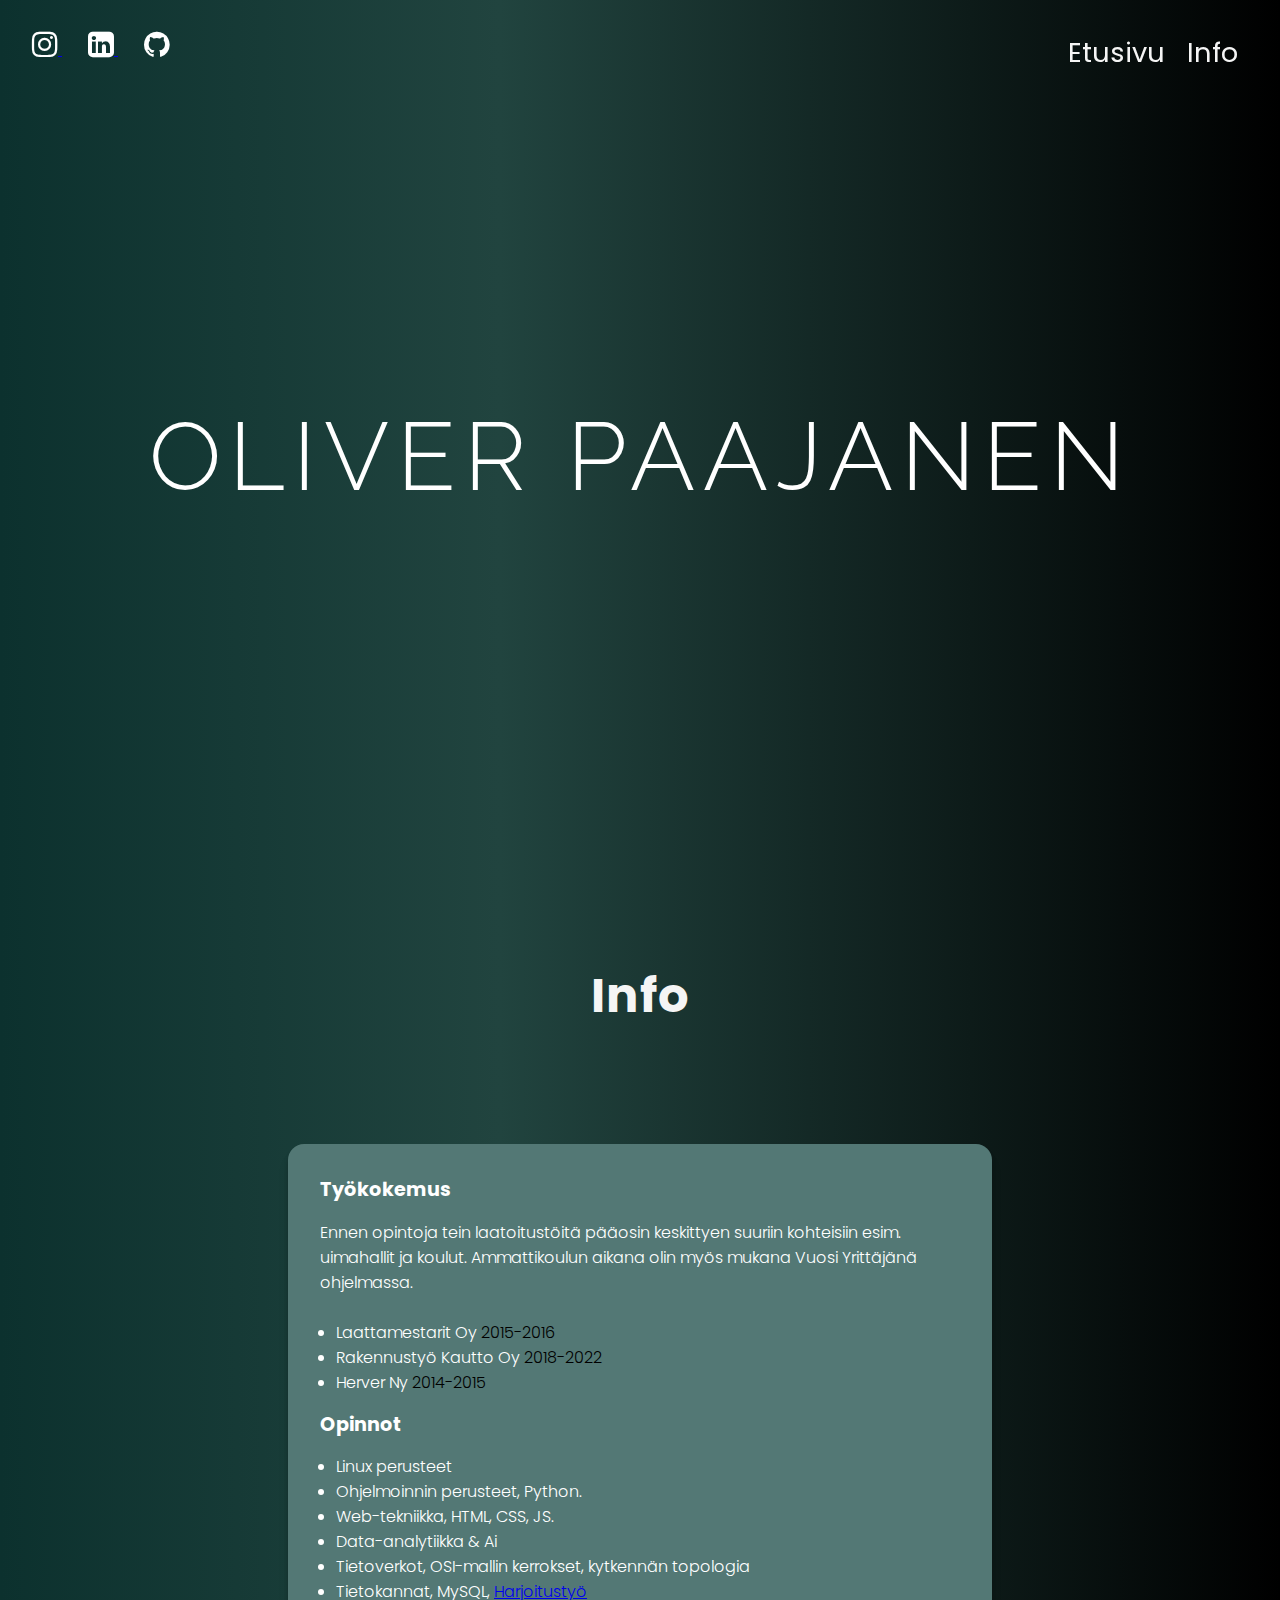
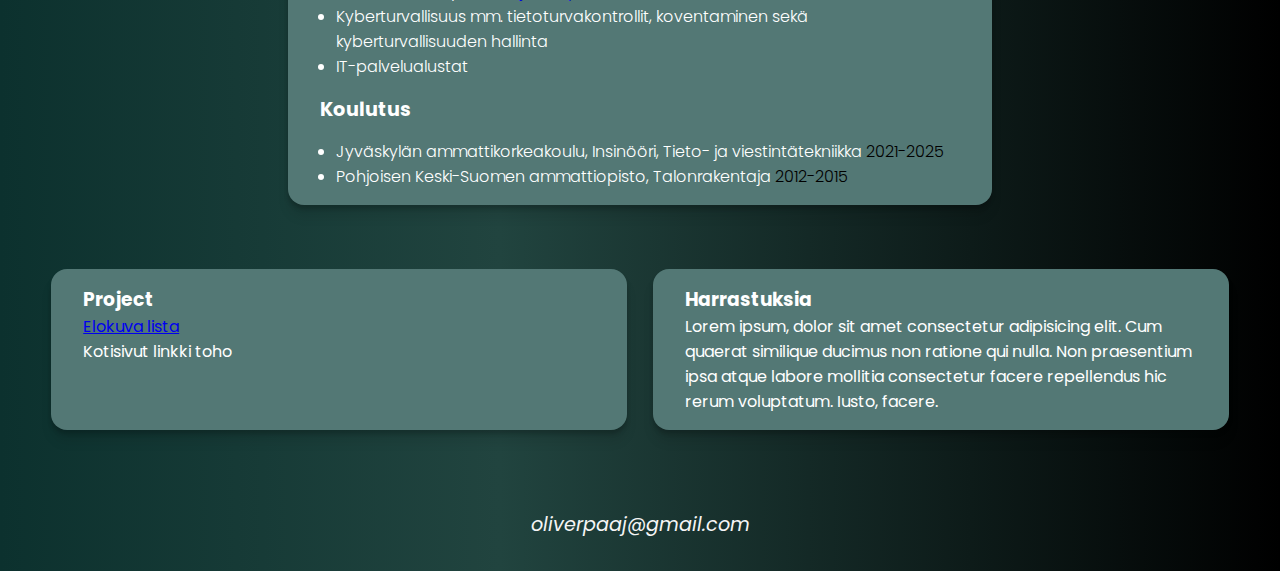
==== index.html @ bd974510 "site" ====
<!DOCTYPE html>
<html lang="fi">
    <head>
        <title>Oliver Paajanen</title>
        <link rel="shortcut icon" href="images/favicon.ico">
        <link rel="stylesheet" href="https://cdnjs.cloudflare.com/ajax/libs/font-awesome/4.7.0/css/font-awesome.min.css">
        <link rel="stylesheet" href="styles/styles.css">
        <meta charset="UTF-8">
        <style>@import url('https://fonts.googleapis.com/css2?family=Poppins:ital,wght@0,100;0,200;0,300;0,400;0,500;0,600;0,700;0,800;0,900;1,100;1,200;1,300;1,400;1,500;1,600;1,700;1,800;1,900&family=Quicksand:wght@300..700&family=Raleway:ital,wght@0,100..900;1,100..900&display=swap');</style>
        <meta name="description" content="Oliver Paajanen portfolio">
        <meta name="keywords" content="HTML, CSS, JAMK, Tietotekniikka">
        <meta name="author" content="Oliver Paajanen">
        <meta name="viewport" content="width=device-width, initial-scale=1.0">
    </head>
    <body>
        <nav>
            <div class="left-links">
                <a class="social-icon" href="https://www.instagram.com/oliveerjj" target="_blank">
                    <i class="fa fa-instagram" style="font-size: 30px;color:white"></i>
                </a>
                <a class="social-icon" href="https://www.linkedin.com/in/oliver-paajanen-3385a7262/" target="_blank">
                    <i class="fa fa-linkedin-square" style="font-size: 30px;color:white"></i>
                </a>
                <a class="social-icon" href="https://github.com/olzki" target="_blank">
                    <i class="fa fa-brands fa-github" style="font-size: 30px; color: white;"></i>
                </a>                
            </div>
            <div class="right-links">
                <a href="#Etusivu">Etusivu</a>
                <a href="#Info">Info</a>
            </div>
        </nav>
        <!-- navi bar loppuu -->
        <!-- header alkaa -->
        <header id="header" class="content">
            <a id="Etusivu"></a>
            <div class="header_content">
                <h1 data-value="OLIVER PAAJANEN">OLIVER PAAJANEN</h1>
            </div>
        </header>
        <!-- header loppuu -->
        <!-- Portfolio -->
<section class="content">
    <div class="portfolio_header">
        <a id="Info"></a>
        <h2>Info</h2>
    </div>
    <article>
        <div class="portfolio-container">
            <div class="content_pfolio">
            </div>
            <div class="content_pfolio1">
                <h3>Työkokemus</h3>
                <p>Ennen opintoja tein laatoitustöitä pääosin keskittyen suuriin kohteisiin esim. uimahallit ja koulut. Ammattikoulun aikana olin myös mukana Vuosi Yrittäjänä ohjelmassa.</p><br>
                <ul class="skills-list">
                    <li>Laattamestarit Oy <span style="color: black;">2015-2016</span></li>
                    <li>Rakennustyö Kautto Oy <span style="color: black;">2018-2022</span></li>
                    <li>Herver Ny <span style="color: black;">2014-2015</span></li>
                </ul> 
                <h3>Opinnot</h3>
                <ul class="skills-list">
                    <li>Linux perusteet</li>
                    <li>Ohjelmoinnin perusteet, Python.</li>
                    <li>Web-tekniikka, HTML, CSS, JS.</li>
                    <li>Data-analytiikka & Ai</li>
                    <li>Tietoverkot, OSI-mallin kerrokset, kytkennän topologia</li>
                    <li>Tietokannat, MySQL, <a href="https://student.labranet.jamk.fi/~AB6911/Palautukset/Tietokanta/" target="_blank">Harjoitustyö</a></li>
                    <li>Kyberturvallisuus mm. tietoturvakontrollit, koventaminen sekä kyberturvallisuuden hallinta</li>
                    <li>IT-palvelualustat</li>
                </ul>
                <h3>Koulutus</h3>
            <ul class="skills-list">
                <li>Jyväskylän ammattikorkeakoulu, Insinööri, Tieto- ja viestintätekniikka</span> <span style="color: black;">2021-2025</span></li>
                <li>Pohjoisen Keski-Suomen ammattiopisto, Talonrakentaja</span> <span style="color: black;">2012-2015</span></li>
            </ul>
            </div>
            <div class="additional-content">
                <div class="content_pfolio2">
                    <h3>Project</h3>
                    <p><a href="https://olzki.github.io/" target="_blank">Elokuva lista</a></p>
                    <p>Kotisivut linkki toho</p>
                </div>
                <div class="content_pfolio3">
                    <h3>Harrastuksia</h3>
                    <p>Lorem ipsum, dolor sit amet consectetur adipisicing elit. Cum quaerat similique ducimus non ratione qui nulla. Non praesentium ipsa atque labore mollitia consectetur facere repellendus hic rerum voluptatum. Iusto, facere.</p>
                </div>
            </div>
        </div>
    </article>
</section>
<!-- footer -->
<footer>
    <address>oliverpaaj@gmail.com</address>
</footer>
</body>
</html>
---- styles/styles.css ----
* {
    margin: 0;
}

html {
    scroll-behavior: smooth;
    font-weight: 400;
    background: rgb(12, 49, 46);
    background: linear-gradient(90deg, rgb(12, 49, 46) 0%, rgb(33, 68, 63) 39%, rgba(0,0,0,1) 100%); 
}

body {
    background-repeat: no-repeat;
    background-attachment: fixed;
    min-height: 100vh;
    display: flex;
    flex-direction: column;
    color: white;
    font-family: "Poppins", sans-serif;

}

nav {
    display: flex;
    position: fixed;
    top: 0;
    width: 100%;
    background-color: transparent;
    overflow: auto;
    height: auto;
}

nav .left-links {
    float: left;
}

.right-links a {
    margin-right: 15px;
    color: whitesmoke;
    text-decoration: none;
    position: sticky;
    top: 0;
}

nav .right-links a:hover {
    text-decoration: underline;
    color: whitesmoke;
}

ul.nav {
    text-align: center;
    list-style-type: none;
    overflow: hidden;
    margin: 0em;
    padding: 0;
}

nav .right-links {
    display: inline-block;
    font-size: 1.7em;
    color: whitesmoke;
    text-align: center;
    padding: 1em;
    text-decoration: none;
    margin-left: auto;
    margin-top: 5px;
}

nav .left-links {
    margin-top: 1.8em;
    margin-left: 1em;
}

h1 {
    font-family: "Raleway", sans-serif;
    font-weight: 300;
    font-size: 6em;
    color: white;
    padding: 0rem clamp(1rem, 2vw, 3rem);
    text-align: center;
}

header .header_content {
    padding-top: 25em;
    text-align: center;
    letter-spacing: 0.5em;
    
}

figure {
    flex: 33%;
    padding-top: 2em;
    padding-bottom: 0.625em;
}

h2 {
    letter-spacing: 0.02em;
    padding-bottom: 1em;
}

.content_pfolio1 h3 {
    padding-top: 0.8em;
    padding-bottom: 0.8em;
    font-size: larger;
}

.portfolio_header {
    background: transparent;
    text-align: center;
    color: whitesmoke;
    letter-spacing: 0.2em;
    padding-top: 2em;
    padding-bottom: 1em;
    margin-top: 12em;
    font-size: 2em;
}

.content_pfolio1 {
    width: 50%;
    background: rgb(83, 120, 117);
    text-align: left;
    border-radius: 1em;
    padding: 1em 2em;
    overflow: auto;
    margin: 2em auto 4em auto;
    box-shadow: 0px 4px 4px #00000030, 0px 12px 12px #00000015;
    transition: transform .2s;
}

.content_pfolio1:hover, .content_pfolio2:hover, .content_pfolio3:hover {
    transform: scale(1.02);
}

.content_pfolio1 p {
    font-weight: 300;
}
.portfolio_container {
    display: flex;
    align-items: center;
    flex-direction: column;
}

.additional-content {
    display: flex;
    justify-content: center;
    width: 100%;
    gap: 2%;
}

.content_pfolio2, .content_pfolio3 {
    width: 40%;
    background: rgb(83, 120, 117);
    text-align: left;
    border-radius: 1em;
    padding: 1em 2em;
    overflow: auto;
    box-shadow: 0px 4px 4px #00000030, 0px 12px 12px #00000015;
    transition: transform .2s;
}

footer {
    background: transparent;
    padding-top: 5em;
    padding-bottom: 2em;
    color: whitesmoke;
    text-align: center;
    margin-top: auto;
}

footer address {
    display: flex;
    align-items: center;
    justify-content: center;
    font-size: 1.2em;
}

.social-icon {
    margin-right: 10px;
    padding-left: 1em;
}


.skills-list {
    font-family: "Poppins", sans-serif;
    font-weight: 300;
    padding-left: 1em;
    list-style-type: disc;
}

.content_pfolio ul.skills-list {
    list-style: none;
    padding: 0;
    text-align: left;
}

.content_pfolio ul.skills-list li {
    margin-bottom: 1em;
    line-height: 1.6;
    text-align: left;
}

.content_pfolio ul.skills-list a {
    text-decoration: none;
}

.content_pfolio ul.skills-list a:hover {
    text-decoration: underline;
}
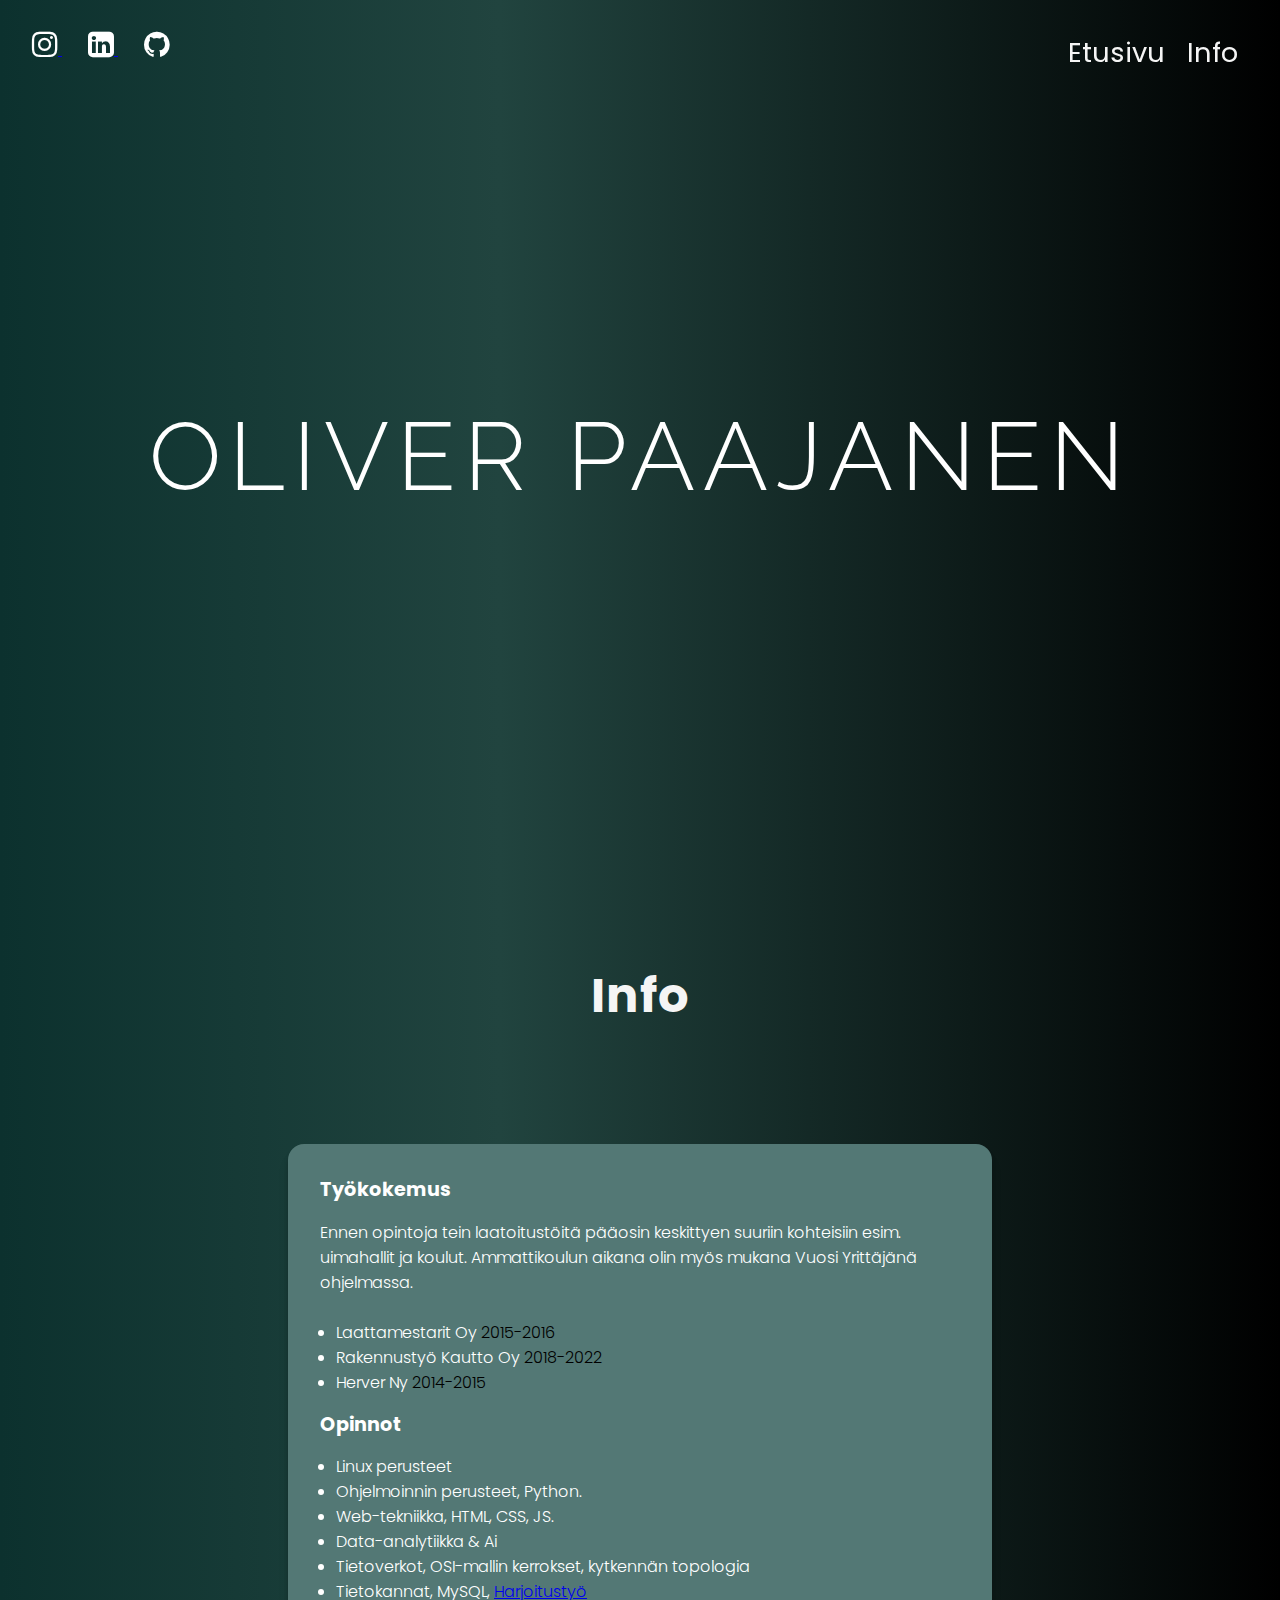
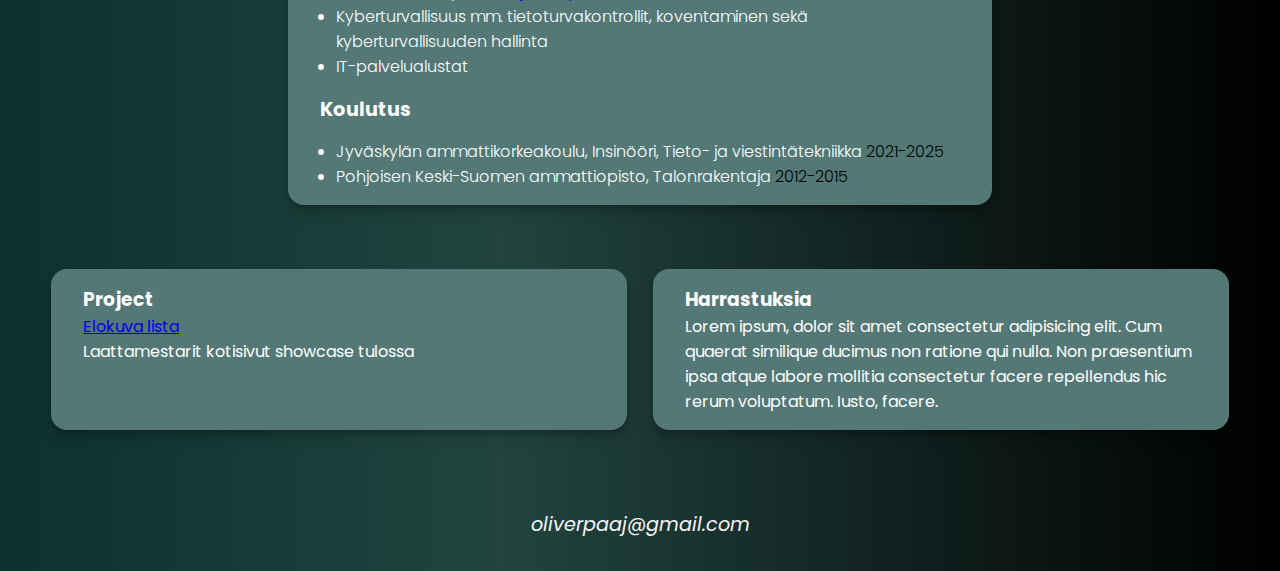
==== commit 62dfeaaa: "Update index.html" ====
--- a/index.html
+++ b/index.html
@@ -21,7 +21,7 @@
                 <a class="social-icon" href="https://www.linkedin.com/in/oliver-paajanen-3385a7262/" target="_blank">
                     <i class="fa fa-linkedin-square" style="font-size: 30px;color:white"></i>
                 </a>
-                <a class="social-icon" href="https://github.com/olzki" target="_blank">
+                <a class="social-icon" href="https://github.com/oliverpaaj" target="_blank">
                     <i class="fa fa-brands fa-github" style="font-size: 30px; color: white;"></i>
                 </a>                
             </div>
@@ -77,8 +77,8 @@
             <div class="additional-content">
                 <div class="content_pfolio2">
                     <h3>Project</h3>
-                    <p><a href="https://olzki.github.io/" target="_blank">Elokuva lista</a></p>
-                    <p>Kotisivut linkki toho</p>
+                    <p><a href="https://github.com/oliverpaaj/movielist" target="_blank">Elokuva lista</a></p>
+                    <p>Laattamestarit kotisivut showcase tulossa</p>
                 </div>
                 <div class="content_pfolio3">
                     <h3>Harrastuksia</h3>
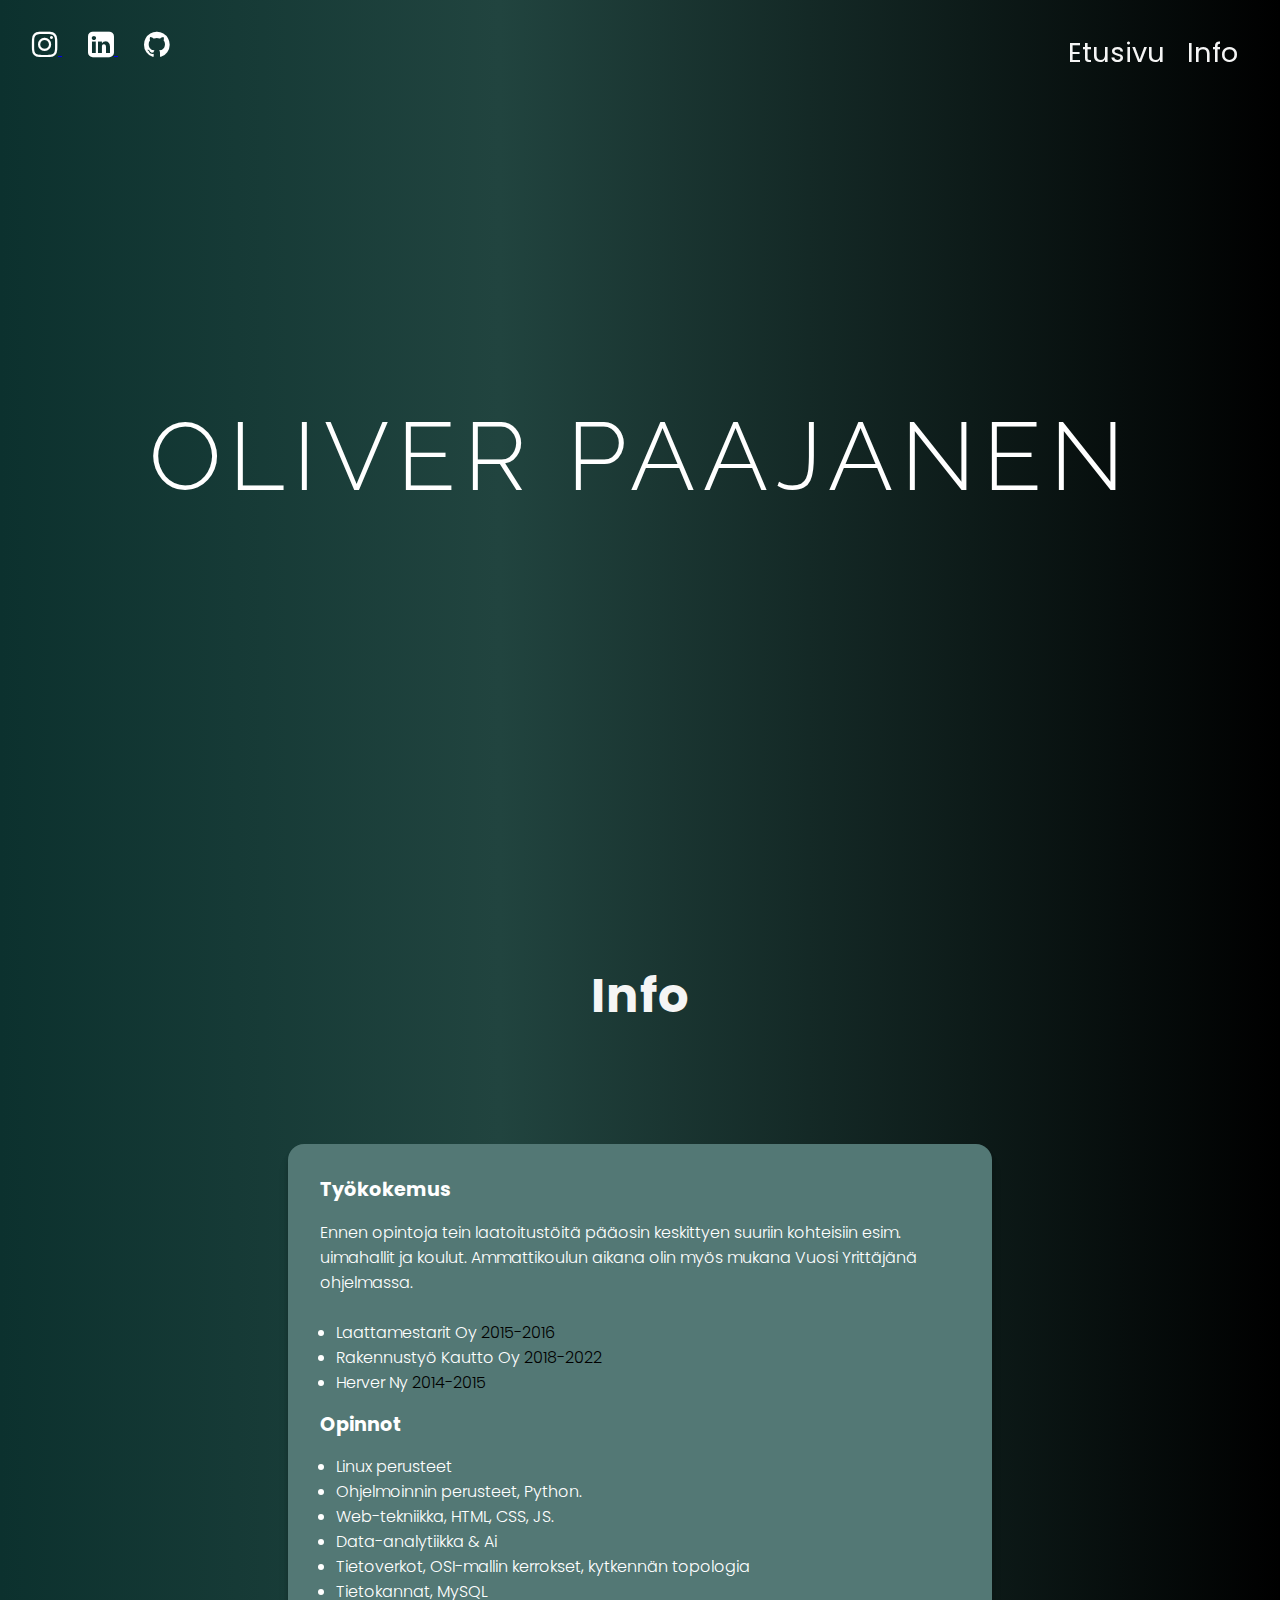
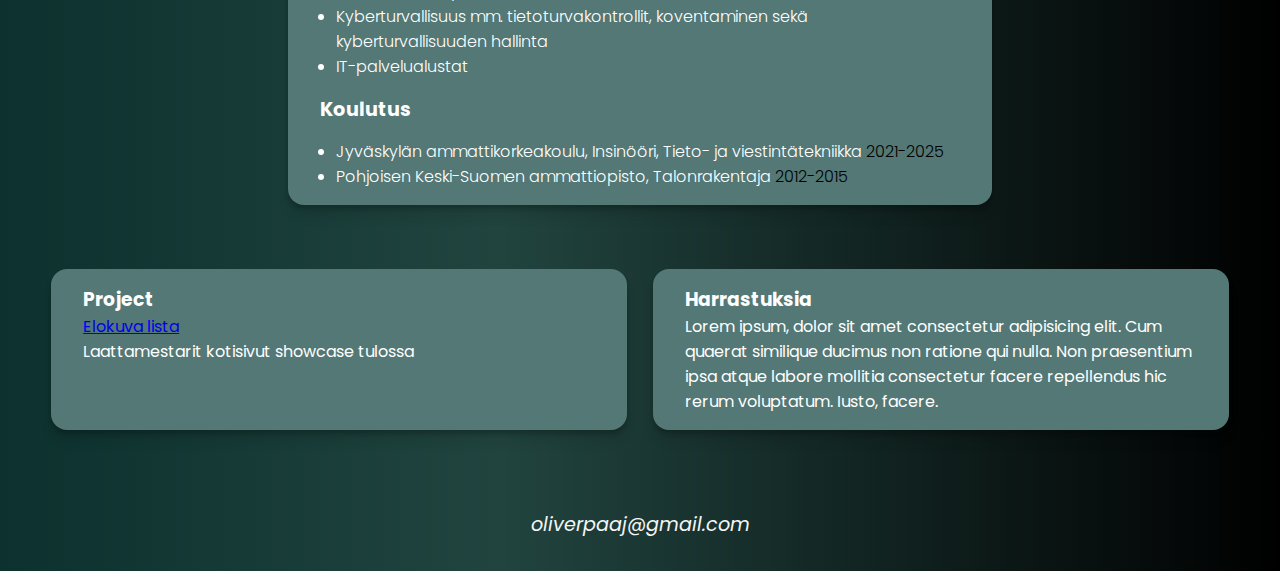
==== commit a2aa3d23: "Update index.html" ====
--- a/index.html
+++ b/index.html
@@ -64,7 +64,7 @@
                     <li>Web-tekniikka, HTML, CSS, JS.</li>
                     <li>Data-analytiikka & Ai</li>
                     <li>Tietoverkot, OSI-mallin kerrokset, kytkennän topologia</li>
-                    <li>Tietokannat, MySQL, <a href="https://student.labranet.jamk.fi/~AB6911/Palautukset/Tietokanta/" target="_blank">Harjoitustyö</a></li>
+                    <li>Tietokannat, MySQL</li>
                     <li>Kyberturvallisuus mm. tietoturvakontrollit, koventaminen sekä kyberturvallisuuden hallinta</li>
                     <li>IT-palvelualustat</li>
                 </ul>
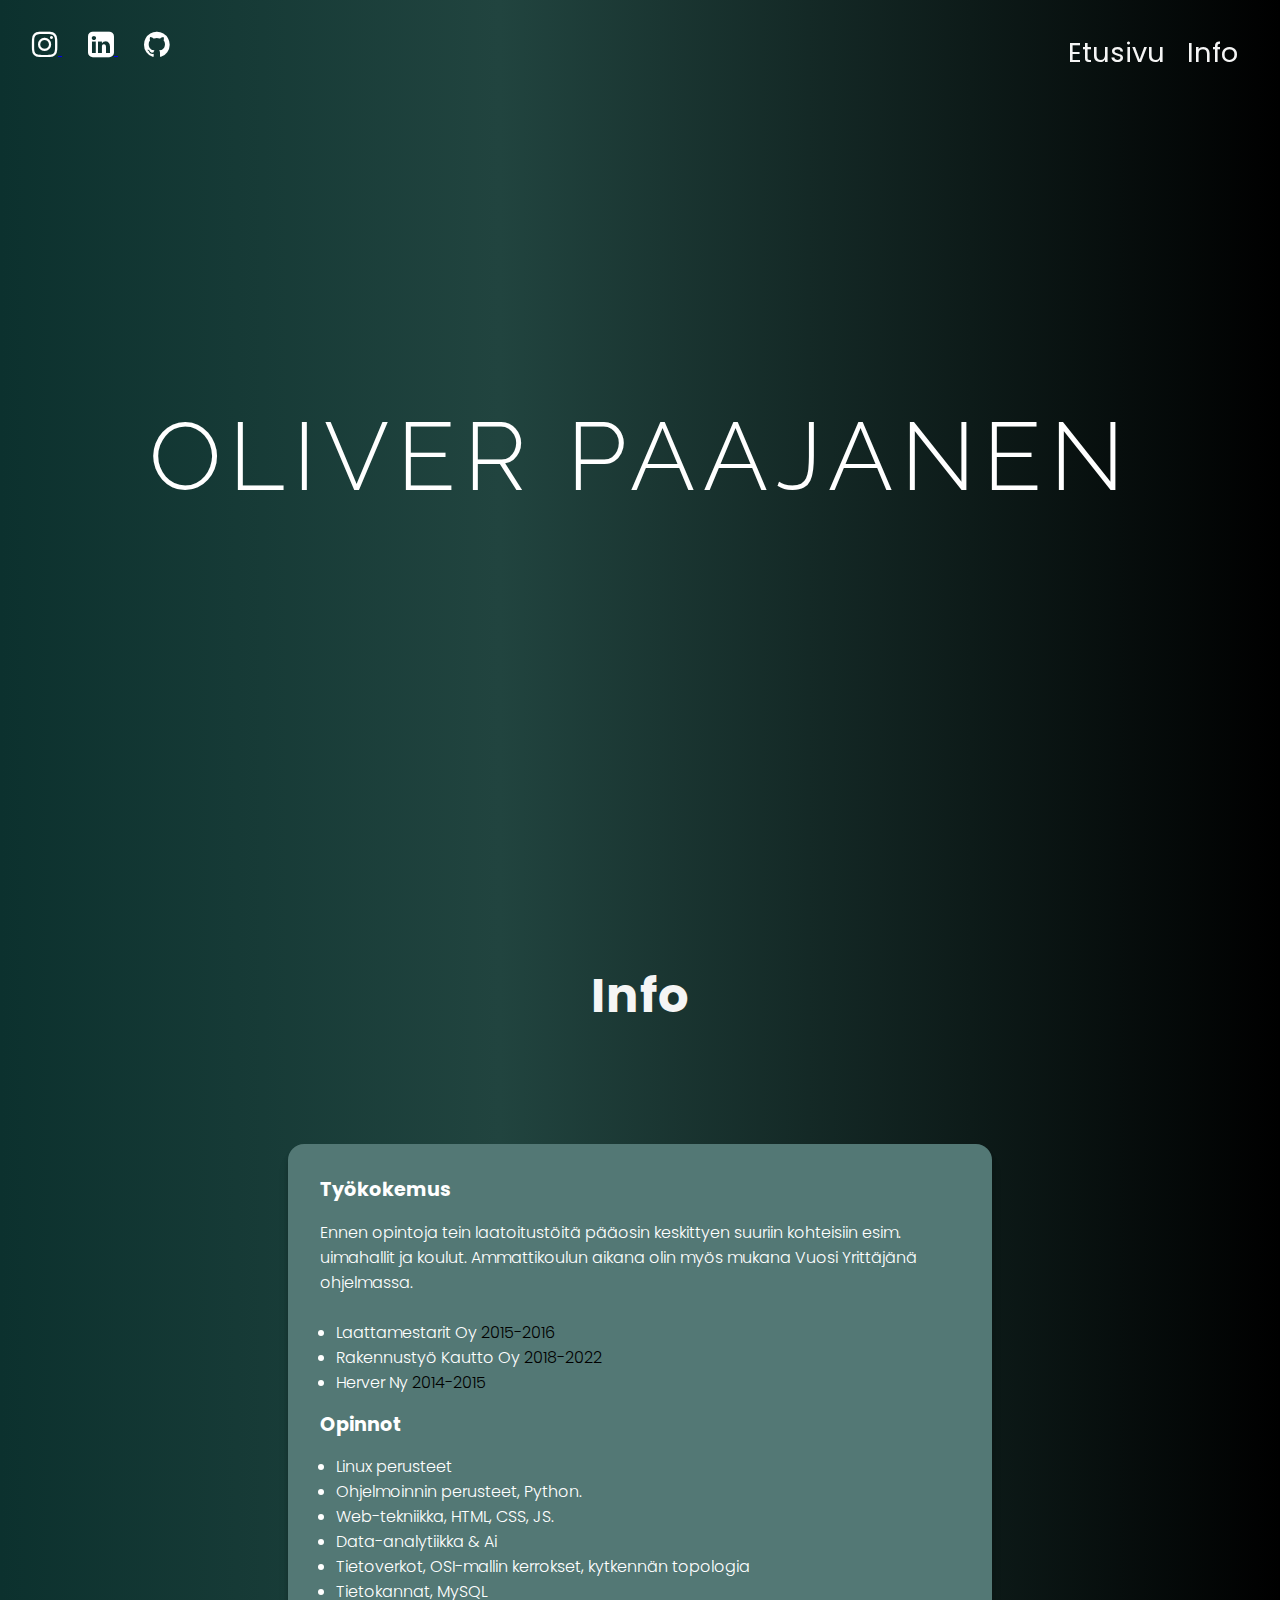
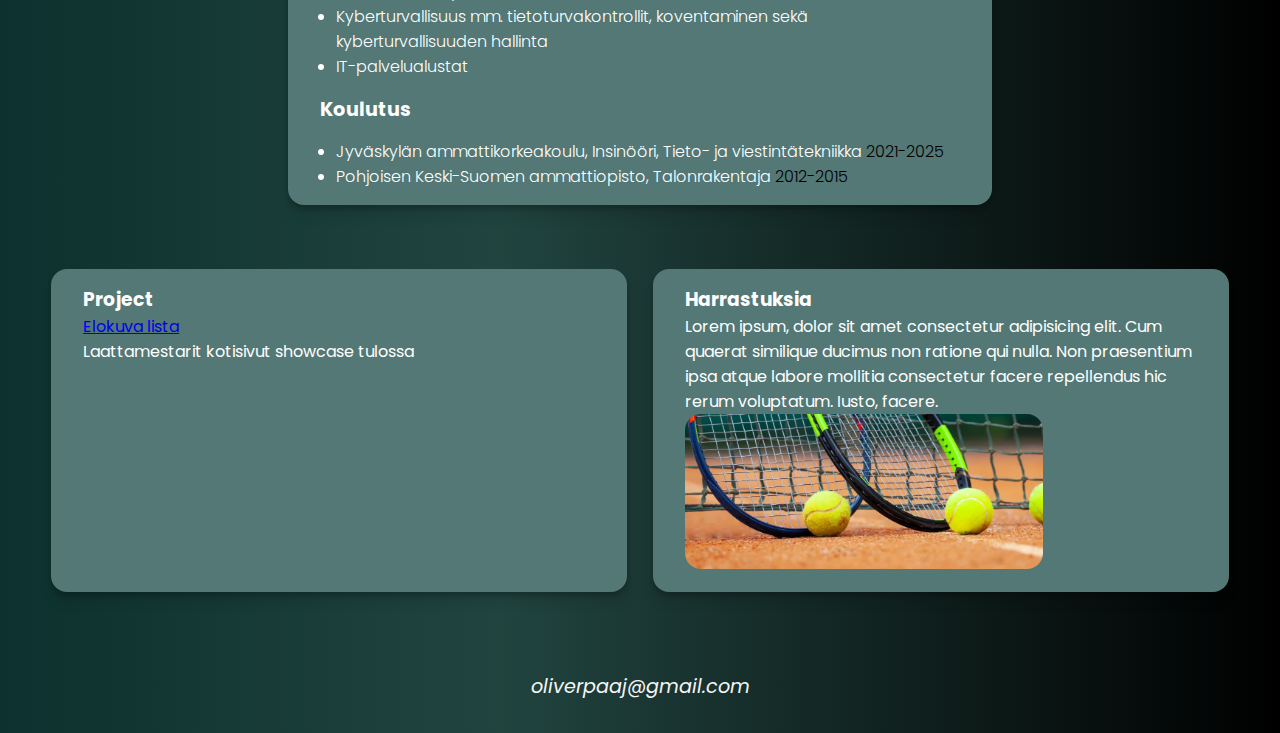
==== commit b8dc4cd4: "index update" ====
--- a/index.html
+++ b/index.html
@@ -83,6 +83,7 @@
                 <div class="content_pfolio3">
                     <h3>Harrastuksia</h3>
                     <p>Lorem ipsum, dolor sit amet consectetur adipisicing elit. Cum quaerat similique ducimus non ratione qui nulla. Non praesentium ipsa atque labore mollitia consectetur facere repellendus hic rerum voluptatum. Iusto, facere.</p>
+                    <img src="/images/tennis.jpg" alt="tennis" style="width: 70%; border-radius: 1em;">
                 </div>
             </div>
         </div>
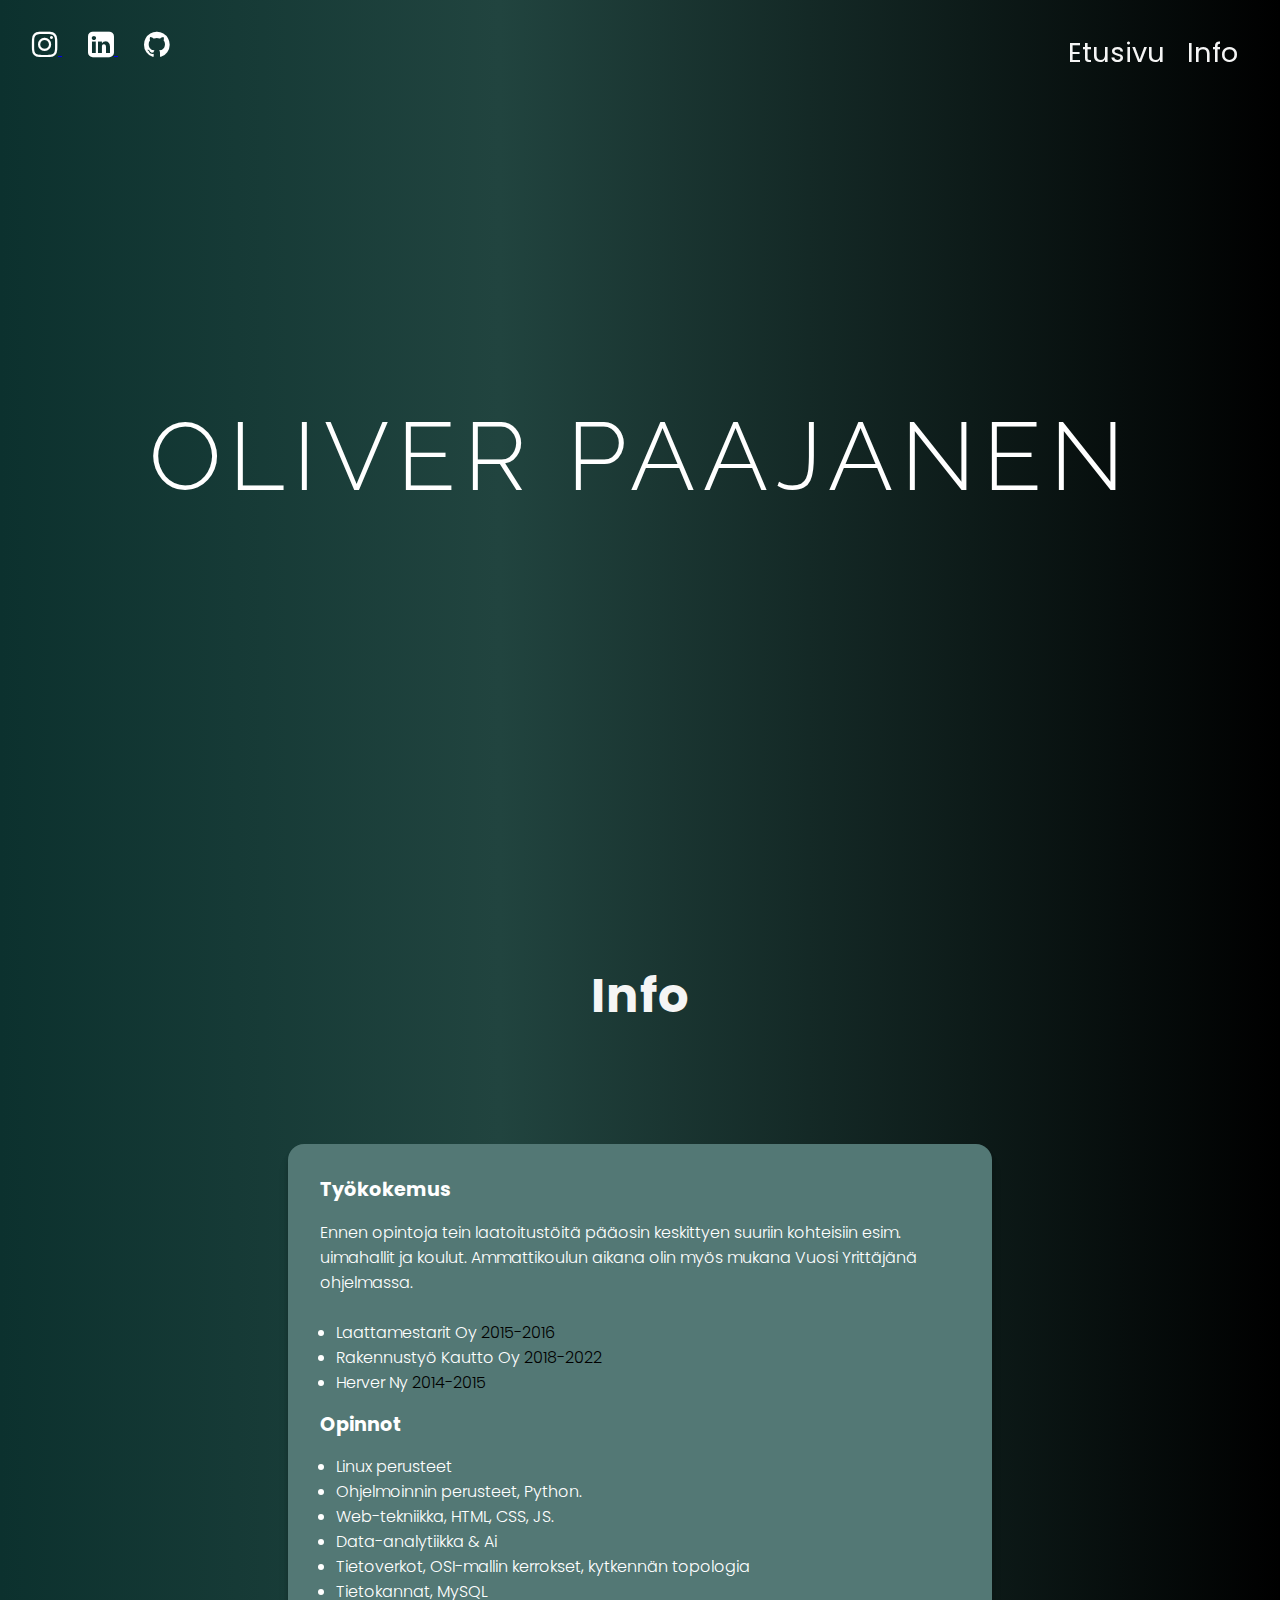
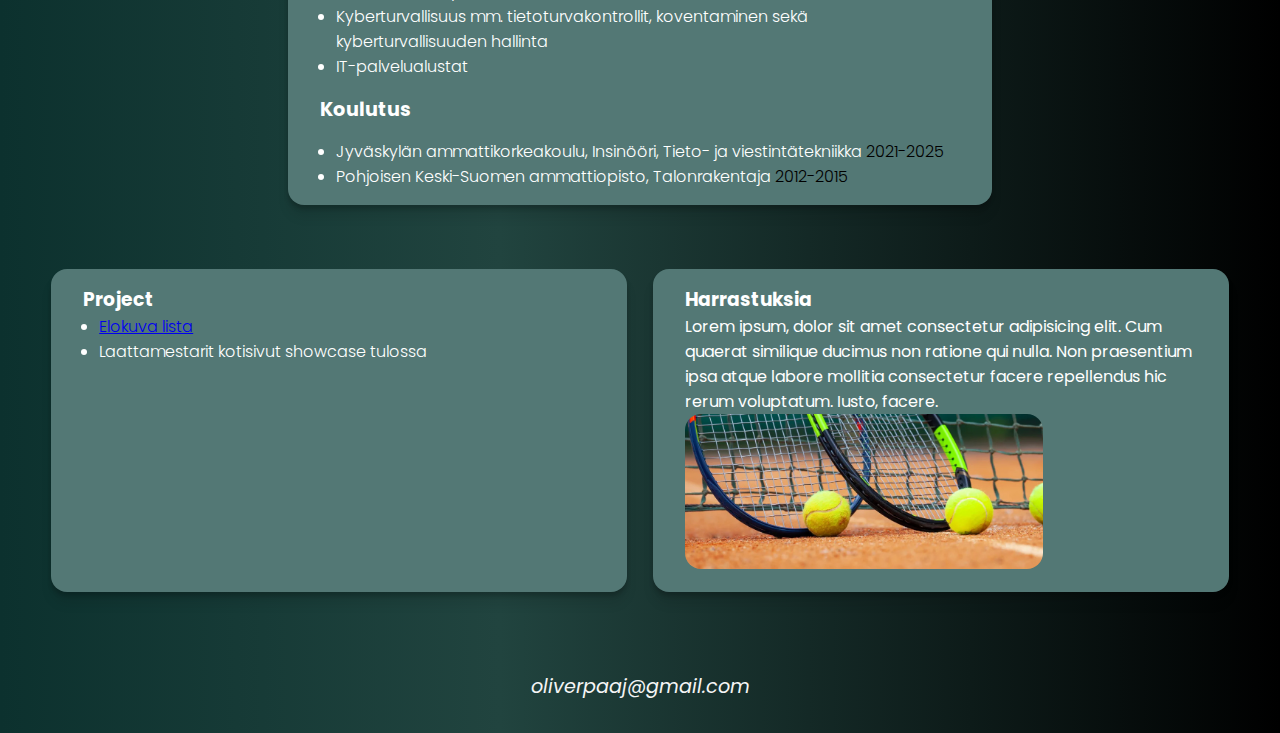
==== commit 082541cc: "index update" ====
--- a/index.html
+++ b/index.html
@@ -77,8 +77,10 @@
             <div class="additional-content">
                 <div class="content_pfolio2">
                     <h3>Project</h3>
-                    <p><a href="https://github.com/oliverpaaj/movielist" target="_blank">Elokuva lista</a></p>
-                    <p>Laattamestarit kotisivut showcase tulossa</p>
+                    <ul class="skills-list">
+                        <li><a href="https://github.com/oliverpaaj/movielist" target="_blank">Elokuva lista</a></li>
+                        <li>Laattamestarit kotisivut showcase tulossa</li>
+                    </ul>
                 </div>
                 <div class="content_pfolio3">
                     <h3>Harrastuksia</h3>
